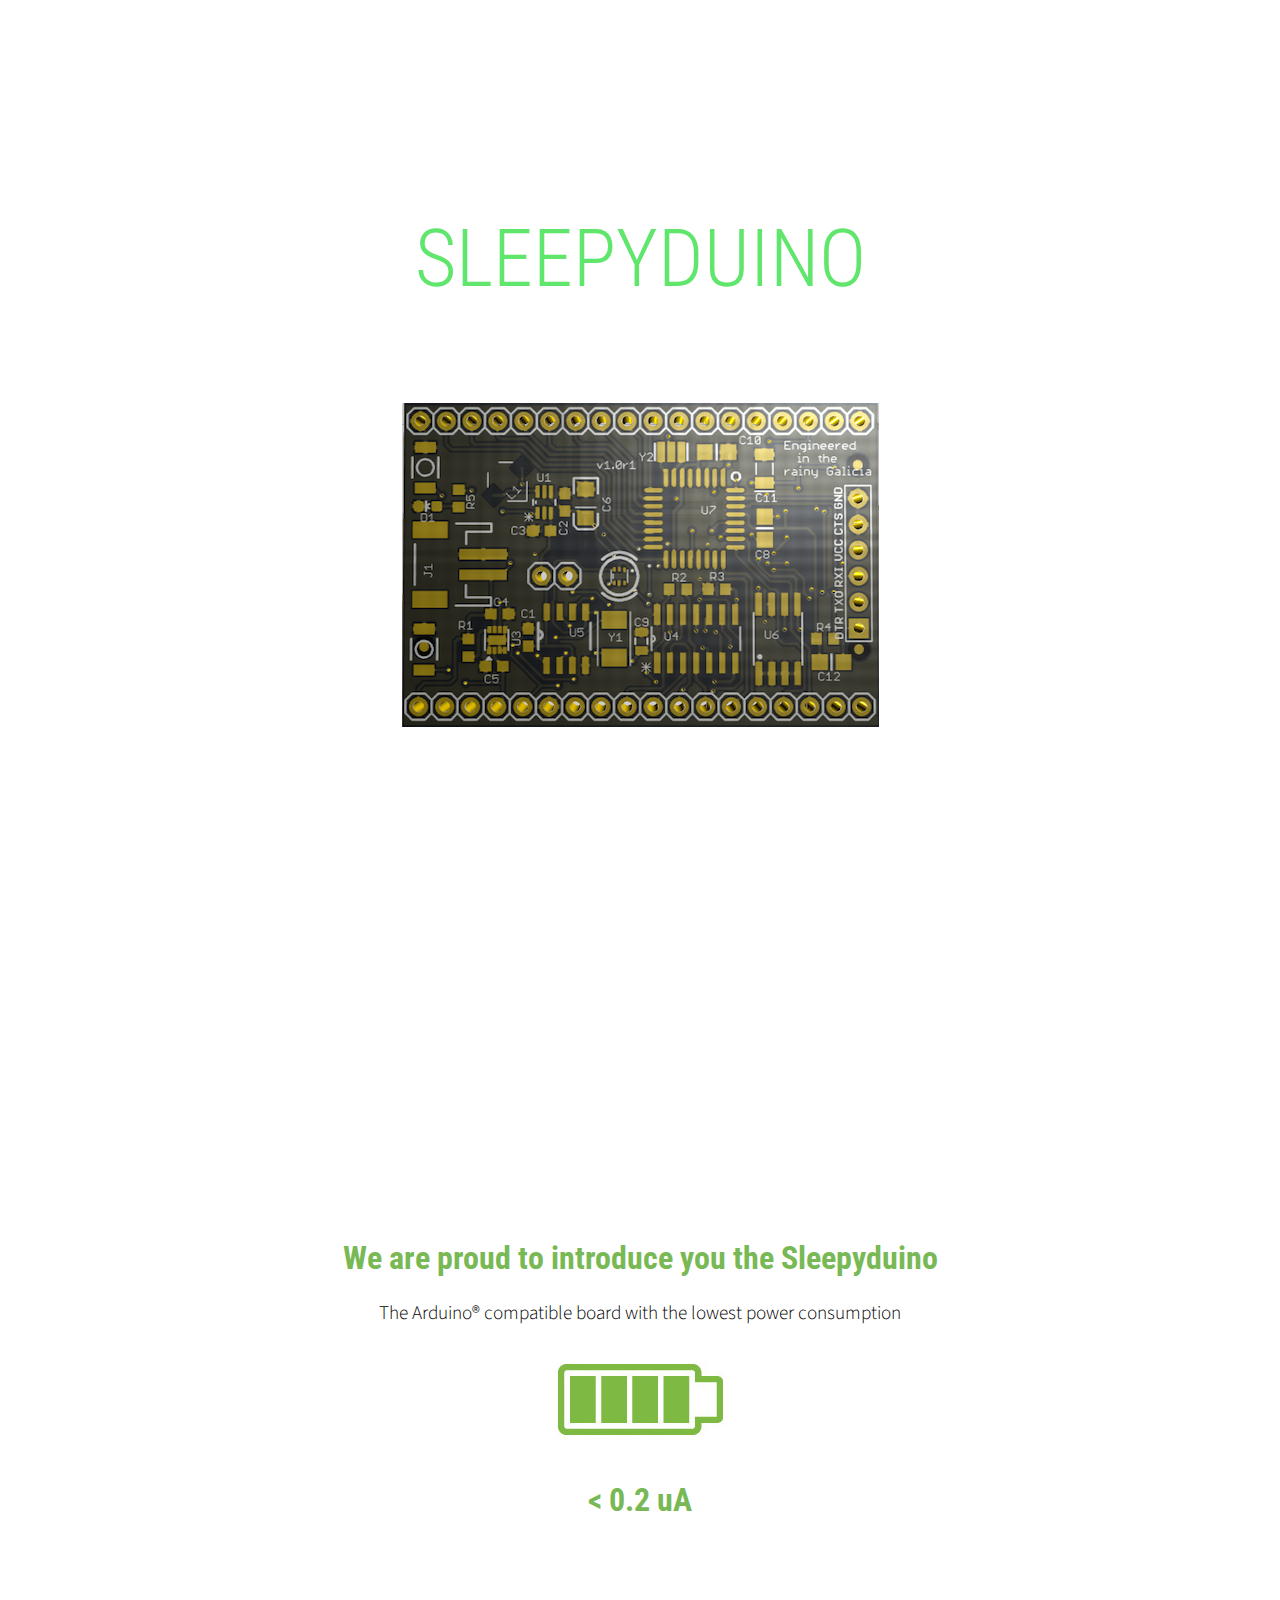
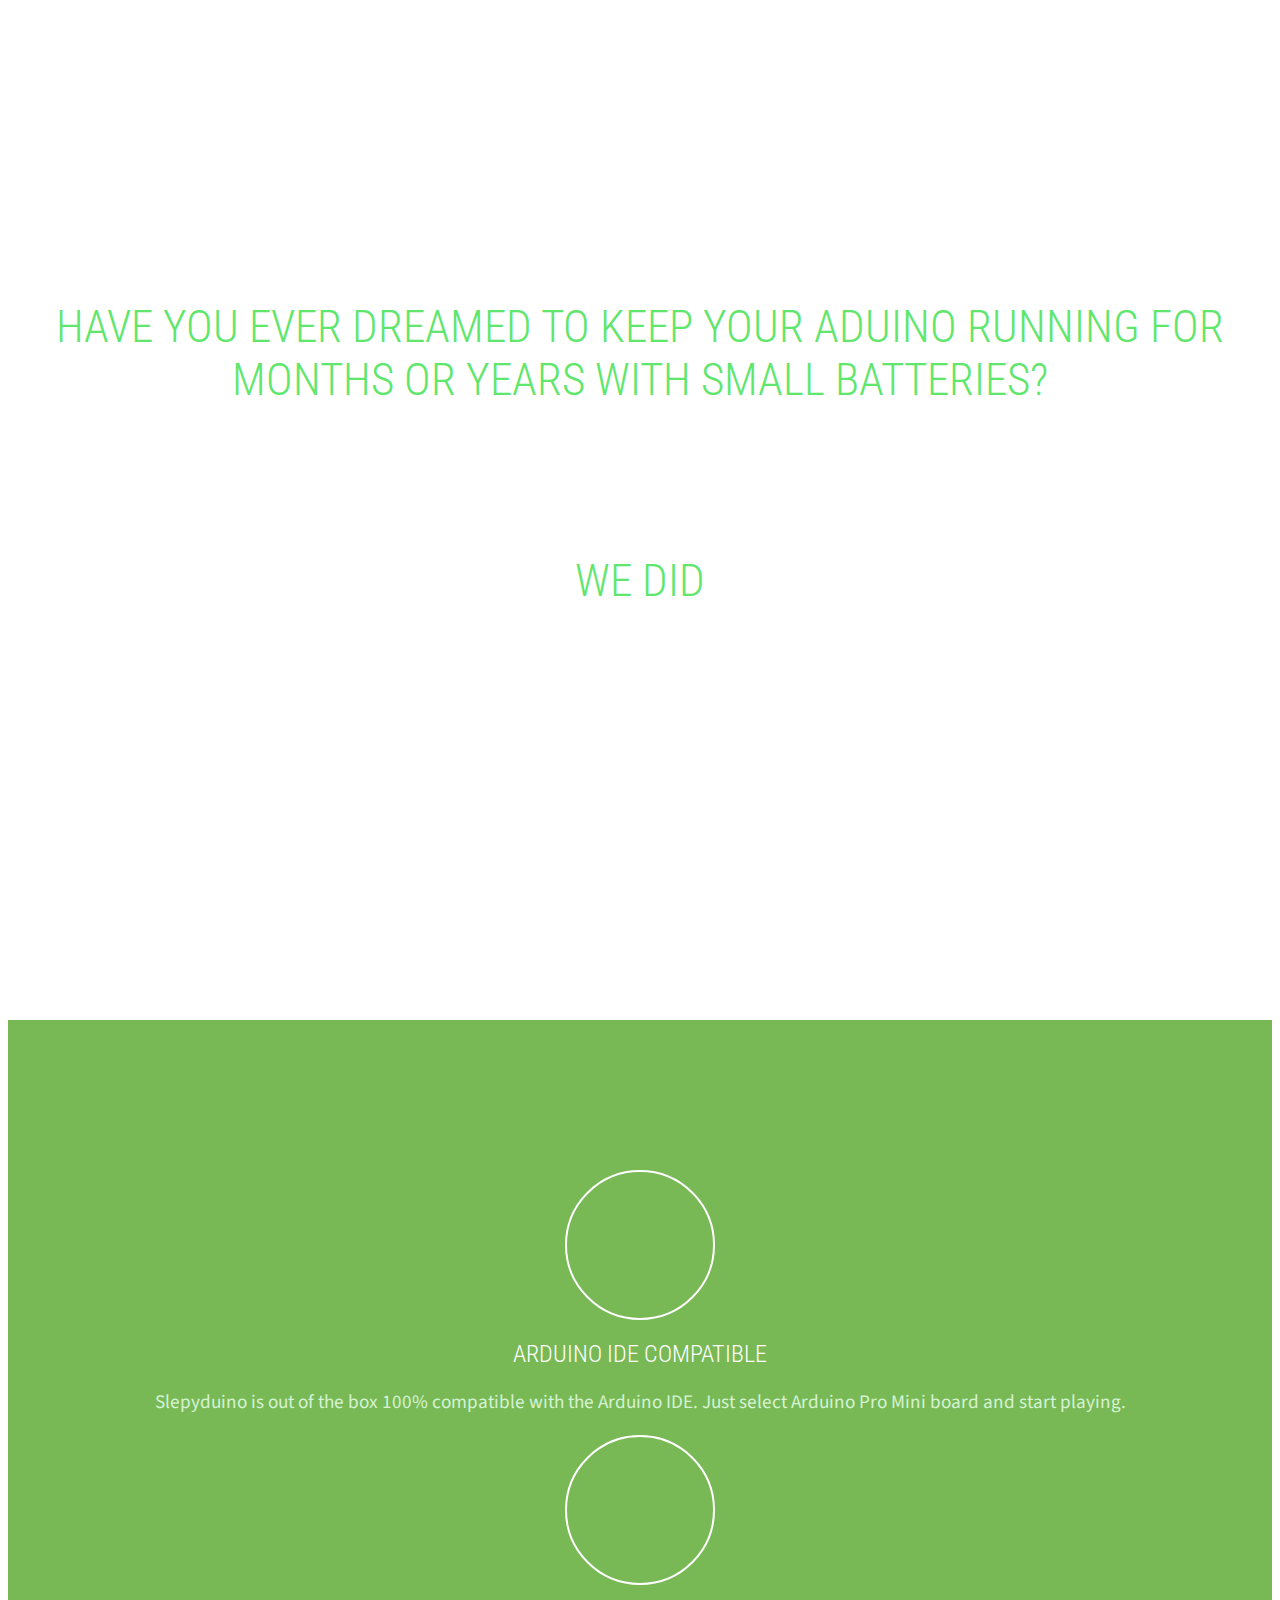
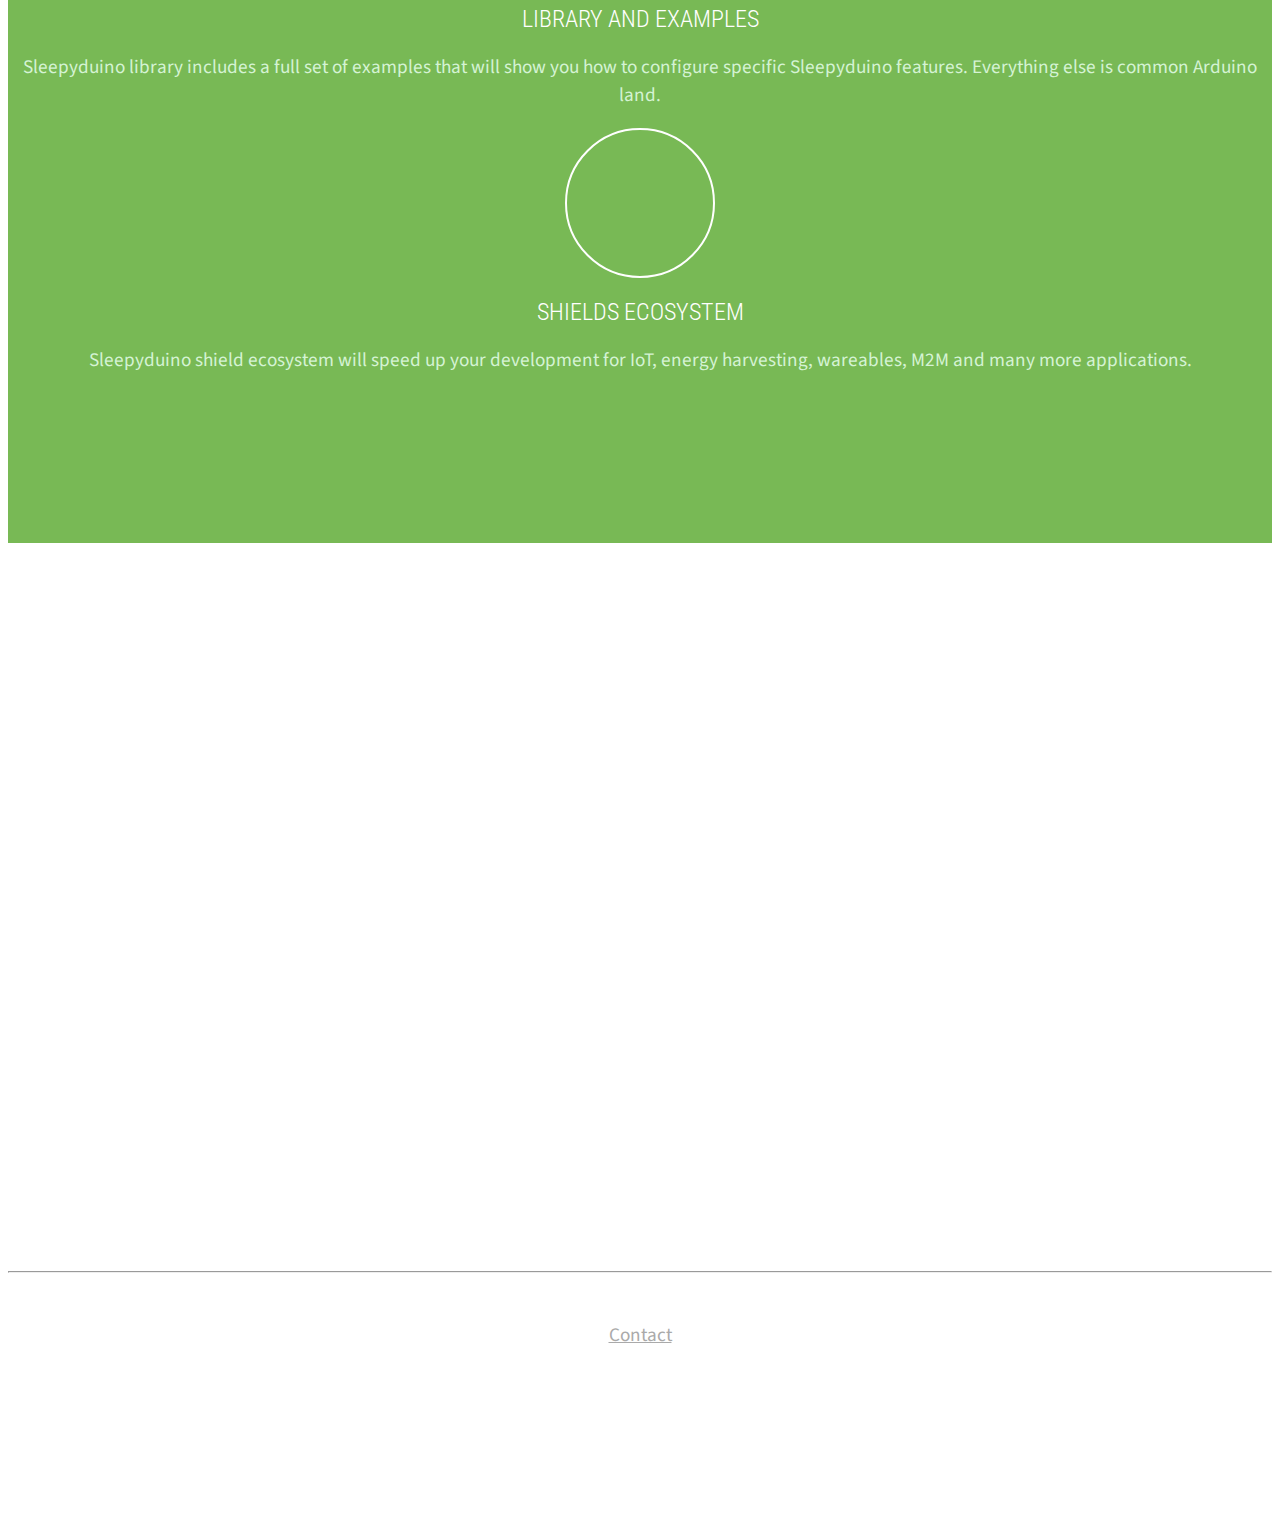
==== index.html @ 8a898072 "picture & colours changed" ====
<!DOCTYPE html>
<html>
  <head>
    <title>Sleepyduino</title>
    <meta charset="utf-8" />
    <meta content="width=device-width, initial-scale=1, maximum-scale=1, user-scalable=no" name="viewport">
    <!-- CSS
        ================================================== -->
    <!-- Bootstrap 3-->
    <link href="css/bootstrap.min.css" rel="stylesheet" media="screen">
    <!-- Google Fonts -->
    <link href='https://fonts.googleapis.com/css?family=Source+Sans+Pro:200,300,400,600,700,900,200italic,300italic,400italic,600italic,700italic,900italic|Roboto+Condensed:300italic,400italic,700italic,400,300,700' rel='stylesheet' type='text/css'>
    <link href='https://fonts.googleapis.com/css?family=Roboto+Condensed:300italic,400italic,700italic,400,300,700' rel='stylesheet' type='text/css'>
    <!-- Template Styles -->
    <link href="css/style.css" rel="stylesheet" media="screen">
      </head>
  <body>

	  <!-- NAVBAR
	      ================================================== -->
	  <nav class="navbar navbar-default" role="navigation">
	  	  <div class="container">
			  <div class="navbar-header">
			    <button type="button" class="navbar-toggle" data-toggle="collapse" data-target=".navbar-ex1-collapse">
			      <span class="sr-only">Toggle navigation</span>
			      <span class="icon-bar"></span>
			      <span class="icon-bar"></span>
			      <span class="icon-bar"></span>
			    </button>

			    <!--Replace text with your app name or logo image-->
			    <a class="navbar-brand" href="#">Sleepyduino</a>

			  </div>
			  <div class="collapse navbar-collapse navbar-ex1-collapse">
			    <ul class="nav navbar-nav">
			      <li><a onclick="$('header').animatescroll({padding:71});">Start</a></li>
			      <!--<li><a onclick="$('.detail').animatescroll({padding:71});">Screens</a></li>-->
			      <li><a onclick="$('.features').animatescroll({padding:71});">Features</a></li>
			      <li><a onclick="$('.social').animatescroll({padding:71});">Social	</a></li>
			    </ul>
			  </div>
		  </div>
	  </nav>


	   <!-- HEADER
	   ================================================== -->
	  <header>
		 <div class="container">
			 <div class="row">
				 <div class="col-md-12">
					  <h1>Sleepyduino</h1>

          </br>
          </br>
            <img src="img/sleepy.png" class="button">
</br>
</br>
            <p class="lead">The lowest power consumption duino</p>

					  <!-- <div class="carousel-iphone"> -->


					</div>
				</div>
			</div>
		</div>
	 </header>


	  <!-- PURCHASE
	      ================================================== -->
	  <section class="purchase">
		  <div class="container">
			  <div class="row">
				  <div class="col-md-offset-2 col-md-8">
					 <h1>We are proud to introduce you the Sleepyduino</h1>
					 	    <p class="lead">The Arduino&reg; compatible board with the lowest power consumption</p>


               <img src="img/low-power.jpg" class="button">
               <h1> &lt; 0.2 uA </h1>
					 	    <!--
                <button type="button" class="app-store"></button>
              -->
				  </div>
			  </div>
		  </div>
	  </section>


	  <!-- PAYOFF
	      ================================================== -->
	  <section class="payoff">
		<div class="container">
			  <div class="row">
				  <div class="col-md-12">
					  <h1>Have you ever dreamed to keep your Aduino running for months or years with small batteries?</h1>
				  <br/>
          <br/>
          <br/>
          <br/>

          <h1> We did </h1>
          </div>
			  </div>
		  </div>
	  </section>





	  <!-- FEATURES
	      ================================================== -->
	  <section class="features">
		  <div class="container">
			  <div class="row">

				  <div class="col-md-4">
					  <div class="circle"><i class="icon-bookmark"></i></div>
					  <h2>Arduino IDE compatible</h2>
					  <p>Slepyduino is out of the box 100% compatible with the Arduino IDE. Just select Arduino Pro Mini board and start playing. </p>
				  </div>

				  <div class="col-md-4">
					  <div class="circle"><i class="icon-keypad"></i></div>
					  <h2>Library and examples</h2>
					  <p>Sleepyduino library includes a full set of examples that will show you how to configure specific Sleepyduino features. Everything else is common Arduino land.</p>
				  </div>

				  <div class="col-md-4">
					  <div class="circle"><i class="icon-like"></i></div>
					  <h2>Shields ECOSYSTEM</h2>
					  <p>Sleepyduino shield ecosystem will speed up your development for IoT, energy harvesting, wareables, M2M and many more applications.</p>
				  </div>

			  </div>
		  </div>
	  </section>


	 <!-- SOCIAL
	     ================================================== -->
	  <section class="social">
	  	<div class="container">
	  		  <div class="row">
	  			  <div class="col-md-12">
	  			  	<h2>Connect with us</h2>
              <a href="https://twitter.com/sleepyduino" class="icon-twitter"></a>
	  			   	<a class="icon-facebook"></a>
	  			   	<a class="icon-google"></a>
              <!--
	  			   	<a class="icon-instagram"></a>
	  			   	<a class="icon-pinterest"></a>
            -->
	  			   </div>
	  		  </div>
	  	  </div>
	  </section>


	 <!-- GET IT
	     ================================================== -->

    <section class="get-it">
	  	<div class="container">
	  		<div class="row">
          <!--
	  			<div class="col-md-12">
	  				<h1>Avaialable now on the App Store</h1>
	  				<p class="lead">Lorem ipsum dolor sit amet, consectetur adipisicing elit</p>
	  				<button type="button" class="app-store"></button>
	  			</div>
        -->
	  			<div class="col-md-12">
	  				<hr />
		  			<ul>
	                	<li><a href="mailto:sleepyduino@gmail.com">Contact</a></li>
                                        <!--
	                	<li><a href="https://twitter.com/sleepyduino">Twitter</a></li>
	                	<li><a href="#link-here">Press</a></li>
	                	<li><a href="#link-here">Support</a></li>
	                	<li><a href="#link-here">Developers</a></li>
	                	<li><a href="#link-here">Privacy</a></li>
                  -->
                	</ul>
	  			</div>
	  		</div>
	  	</div>
	  </section>


	 <!-- JAVASCRIPT
	     ================================================== -->
    <script src="js/jquery.js"></script>
    <script src="js/bootstrap.min.js"></script>
    <script src="js/animatescroll.js"></script>
    <script src="js/scripts.js"></script>
    <script src="js/retina.min.js"></script>

</html>
---- css/style.css ----
/*


    _/                                  _/
   _/          _/_/_/  _/_/_/      _/_/_/  _/    _/
  _/        _/    _/  _/    _/  _/    _/  _/    _/
 _/        _/    _/  _/    _/  _/    _/  _/    _/
_/_/_/_/    _/_/_/  _/    _/    _/_/_/    _/_/_/
                                             _/
                                        _/_/

											   V 1.0

                                  													 */
@import "iconfont.css";
@import "animate.min.css";

/*-----------------------------------------------------------------------------------*/
/* GENERAL
/*-----------------------------------------------------------------------------------*/

body{
	text-align: center;
	font-family: 'Source Sans Pro', sans-serif;
}

h1,h2,h3,h4,h5,h6,.h1,.h2,.h3,.h4,.h5,.h6{
	color: #78B955;
	font-weight: 700;
	font-family: 'Roboto Condensed', sans-serif;
}

p{
	font-size: 1.2em;
}

.lead{
	font-weight: 300;
}

button {
	display: inline-block;
	margin-bottom: 0;
	margin-bottom: 10px;
	padding: 6px 12px;
	border: 1px solid transparent;
	border-radius: 4px;
	border-radius: 5px;
	vertical-align: middle;
	text-align: center;
	white-space: nowrap;
	font-weight: normal;
	font-size: 14px;
	line-height: 1.428571429;
	cursor: pointer;
	-webkit-user-select: none;
	-moz-user-select: none;
	-ms-user-select: none;
	-o-user-select: none;
	user-select: none;
}

.visibility{
	visibility: hidden;
}

.animated{
	visibility: visible!important;
}

/*-----------------------------------------------------------------------------------*/
/*	KEY COLOR
/*-----------------------------------------------------------------------------------*/

/*---- Typography ----*/
header h1,
.payoff h1,
.details .carousel,
.social a:hover{
color: #60E66C;
}

.features p{
	color: #D5F3D4;
}

/*---- Background ----*/
.features,
.detail .carousel-indicators .active {
	background: #78B955;
}


/*-----------------------------------------------------------------------------------*/
/* NAVBAR
/*-----------------------------------------------------------------------------------*/

nav.navbar{
	position: fixed;
	top: -100%;
	margin-bottom: 0px;
	padding: 10px 0px 10px 0px;
	width: 100%;
	border-radius: 0px;
	transition: all 0.2s;
}

.navbar-nav{
	float: right;
}

nav.navbar.fixed-to-top{
	top: 0px;
}

.navbar-default{
	border: none;
	border-bottom: 1px solid #eee;
	background: #fff;
	opacity: 0.95;
	display: none;
}

.navbar-default .navbar-nav>li>a {
	color: #aaa;
	font-size: 1.2em;
}

.navbar-default .navbar-nav>li>a:hover, .navbar-default .navbar-nav>li>a:focus{
	color: #3A3A3A;
	cursor: pointer;
	-webkit-transition: all 300ms ease-in-out;
	-moz-transition: all 300ms ease-in-out;
	-ms-transition: all 300ms ease-in-out;
	-o-transition: all 300ms ease-in-out;
	transition: all 300ms ease-in-out;
}

.navbar-default .navbar-brand{
	color: #333333;
	text-transform: uppercase;
	font-weight: 400;
	font-size: 2em;
	font-family: 'Roboto Condensed', sans-serif;
}


/*-----------------------------------------------------------------------------------*/
/* HEADER
/*-----------------------------------------------------------------------------------*/

header{
	padding: 150px 0px 0px 0px;
	height: 960px;
	background: url('../img/nepal.jpg');
	background-color: white!important;
	background-size: cover;
	background-repeat: no-repeat;
	color: white;
}

header h1{
	text-transform: uppercase;
	font-weight: 700;
	font-weight: 300;
	font-size: 80px;
	font-family: 'Roboto Condensed', sans-serif;

}

header p.lead{
	font-size: 36px;
}


header .carousel-iphone{
	margin-right: auto;
	margin-left: auto;
	width: 320px;
	height: 672px;
	background: url('../img/iphone-front.png') no-repeat;
	background-size: 100%;

}

header .carousel {
	position: relative;
	margin-right: auto;
	margin-left: auto;
	padding: 95px 0px 0px 4px;
	width: 282px;
}

header .carousel-indicators .active {
	width: 15px;
	height: 15px;
	background: #444444;
}

header .carousel-indicators {
	bottom: -63px;
}

header .carousel-indicators li {
	display: inline-block;
	margin: 1px;
	width: 15px;
	height: 15px;
	border: 1px solid #666666;
	border-radius: 10px;
	text-indent: -999px;
	cursor: pointer;
}

/*-----------------------------------------------------------------------------------*/
/* PURCHASE
/*-----------------------------------------------------------------------------------*/

.purchase{
	overflow: hidden;
	padding: 100px 0px 100px 0px;
	min-height: 200px;
}

.purchase button.app-store{
	width: 152px;
	height: 52px;
	background: url(../img/badge-appstore.png) #3a3a3a no-repeat 0px 5px;
	color: white;
}

/*-----------------------------------------------------------------------------------*/
/*	PAYOFF
/*-----------------------------------------------------------------------------------*/

.payoff{
	overflow: hidden;
	padding: 230px 0px 150px 0px;
	min-height: 600px;
	background: url('../img/dunes.jpg');
	background-position: center top;
	background-repeat: repeat-x;
	color: white;
}

.payoff h1{
	text-transform: uppercase;
	font-weight: 300;
	font-family: 'Roboto Condensed', sans-serif;
	font-size: 2.8em;
}

/*-----------------------------------------------------------------------------------*/
/*	DETAIL
/*-----------------------------------------------------------------------------------*/

.detail{
	overflow: hidden;
	padding: 50px 0px 0px 0px;
	min-height: 500px;
}

.detail .title{
	margin-bottom: 80px;
	text-align: center;
}

.detail .features .row{
	margin-bottom: 40px;
}

.detail .carousel h1{
	font-size: 3.8em;
}
.detail .carousel h1, .detail p{
	text-align: left;
	font-weight: 300;
}

.detail p{
	color: #aaa;
}

.detail .carousel-control{
	background: none;
}

.detail .app-screenshot{
	overflow: hidden;
	overflow: hidden;
	margin-right: auto;
	margin-left: auto;
	padding-top: 95px;
	width: 320px;
	height: 450px;
	background: url('../img/iphone-front.png') no-repeat;
	background-size: 100%;
}

.detail .app-screenshot img{
	margin-right: auto;
	margin-left: auto;
	padding-left: 4px;
	width: 280px;
}

.detail .carousel-indicators {
	position: relative;
	bottom: 0;
	left: 0;
	margin-top: 0px;
	margin-bottom: 0px;
	margin-left: 0px;
	padding: 5px;
	padding-bottom: 8px;
	width: 100%;
	border-top: 1px solid #eee;
	background: #ffffff;
}

.detail .carousel-indicators .active {
	width: 45px;
	height: 5px;
	border: none;
	border-radius: 0px;
}

.detail .carousel-indicators li {
	display: inline-block;
	margin: 1px;
	width: 45px;
	height: 5px;
	border: none;
	border-radius: 0px;
	background: #eeeeee;
	text-indent: -999px;
	cursor: pointer;
}

/*-----------------------------------------------------------------------------------*/
/*	FEATURES
/*-----------------------------------------------------------------------------------*/

.features{
	overflow: hidden;
	padding: 150px 0px 150px 0px;
	min-height: 400px;
	color: black;
}

.features p {
	font-weight: 400;
}

.features h2{
	color: #ffffff;
	text-transform: uppercase;
	font-weight: 300;
}

.features .circle{
	box-sizing: border-box;
	margin-right: auto;
	margin-left: auto;
	padding-top: 33px;
	width: 150px;
	height: 150px;
	border: 2px solid #ffffff;
	border-radius: 100%;
	text-align: center;

}

.features span.glyphicon, .features i{
	margin-top: 3px;
	color: #ffffff;
	font-size: 5em;
}

/*-----------------------------------------------------------------------------------*/
/*	SOCIAL
/*-----------------------------------------------------------------------------------*/

.social{
	overflow: hidden;
	padding: 80px 0px 150px 0px;
	min-height: 350px;
	background: url('../img/sea.jpg');
	background-position: center top;
	background-repeat: repeat-x;
	color: white;
}

.social h2{
	color: white;
}

.social a {
	margin-left: 10px;
	color: #FFF;
	font-size: 5em;
	transition: all 0.3s;
}

.social a:hover{
	text-decoration: none;
	cursor: pointer;

}

/*-----------------------------------------------------------------------------------*/
/*	GET-IT
/*-----------------------------------------------------------------------------------*/

.get-it{
	padding: 100px 0px 160px 0px;
	text-align: center;
}

.get-it button.app-store{
	width: 152px;
	height: 52px;
	background: url(../img/badge-appstore.png) #373737 no-repeat 0px 5px;
	color: white;
}

.get-it hr{
	margin-top: 3em;
	margin-bottom: 3em;
}

.get-it ul{
	list-style-type: none;
	text-align: center;
	margin: 0;
	padding: 0;
}

.get-it ul li{
	display: inline-block;
	margin-left:30px;
}

.get-it ul li:first-child{
	margin-left: 0px;
}

.get-it ul li a{
	color: #aaa;
	font-size: 1.2em;
	-webkit-transition: all 300ms ease-in-out;
	-moz-transition: all 300ms ease-in-out;
	-ms-transition: all 300ms ease-in-out;
	-o-transition: all 300ms ease-in-out;
	transition: all 300ms ease-in-out;
}

.get-it ul li a:hover{
	color: #3A3A3A;
	text-decoration: none;
	cursor: pointer;
}

/*-----------------------------------------------------------------------------------*/
/*	MEDIA QUERIES
/*-----------------------------------------------------------------------------------*/

@media (max-width:768px) {

	header{
		padding-bottom: 50px;
		min-height: 1000px;
		height: 100%;
	}

	.navbar-nav {
		float: left;
		text-align: left;
}


}

@media (max-width:992px) {

.detail .carousel h1, .detail p{
	text-align: center;
}

.detail p{
		margin-bottom: 60px;
}

header, .social{
	background-position-y: 0px;
	background-size: 200%;
}

.payoff{
	padding-top: 50px;
	padding-bottom: 50px;
	min-height: 200px;
}

.payoff h1{
	font-size: 24px;
}

.features .col-md-4{
	margin-bottom: 60px;
}

}

@media (max-width:480px){

	header .carousel-iphone, .detail .app-screenshot{
		width: 280px;
	}

	header .carousel, .detail .app-screenshot img{
		padding-top: 85px;
		width: 245px;
	}

	.detail .app-screenshot img{
		margin-top: -12px;
		padding-top: 0px;
	}

	header{
		padding-top: 30px;
		padding-bottom: 0px;
	}

	header h1{
		font-size: 70px;
	}

	.purchase{
		padding-top: 50px;
	}

	.features col-md-4{
		margin-bottom: 50px;
	}

}

@media (-webkit-min-device-pixel-ratio: 2), (min-resolution: 192dpi) {
    /* Retina-specific stuff here */
    .purchasebutton.app-store, .get-it button.app-store{
        background: url(../img/badge-appstore@2x.png) #3a3a3a no-repeat 0px 5px;
        background-size: 98%;
    	color: white;
    }
}
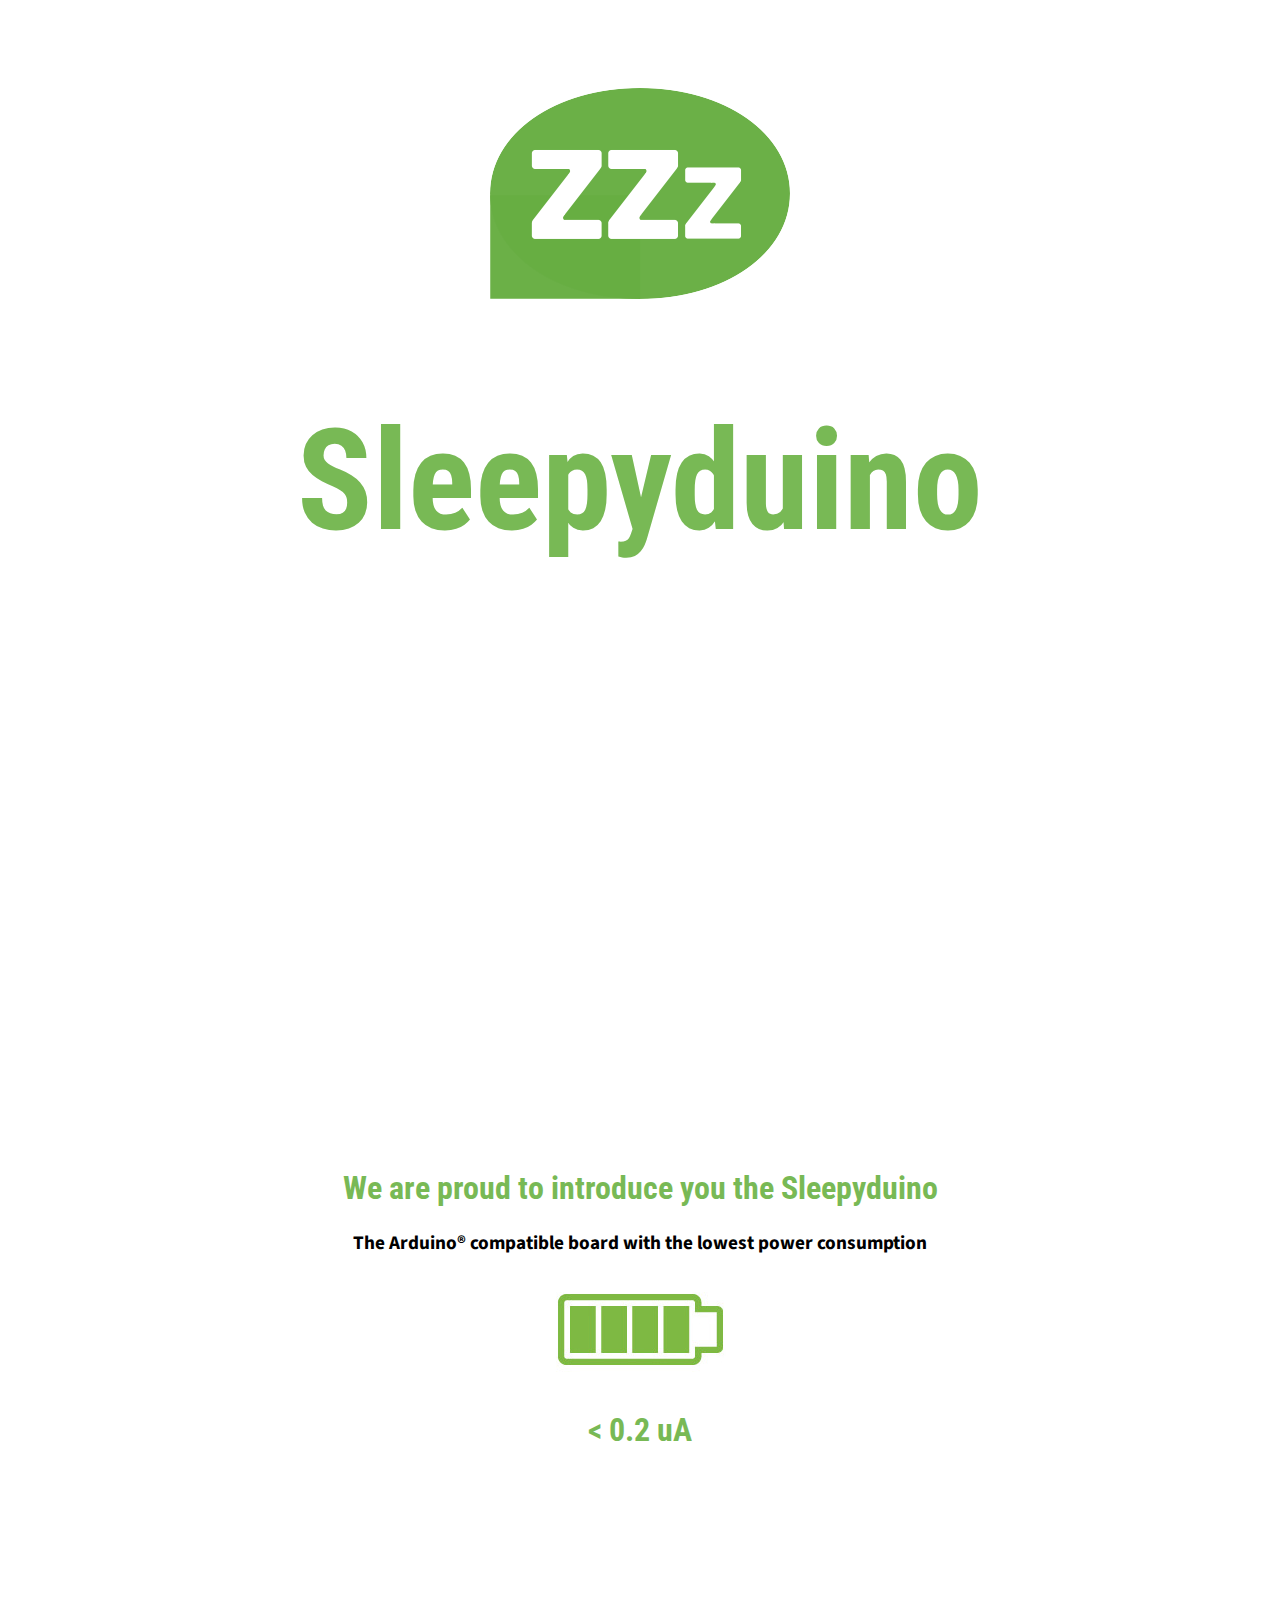
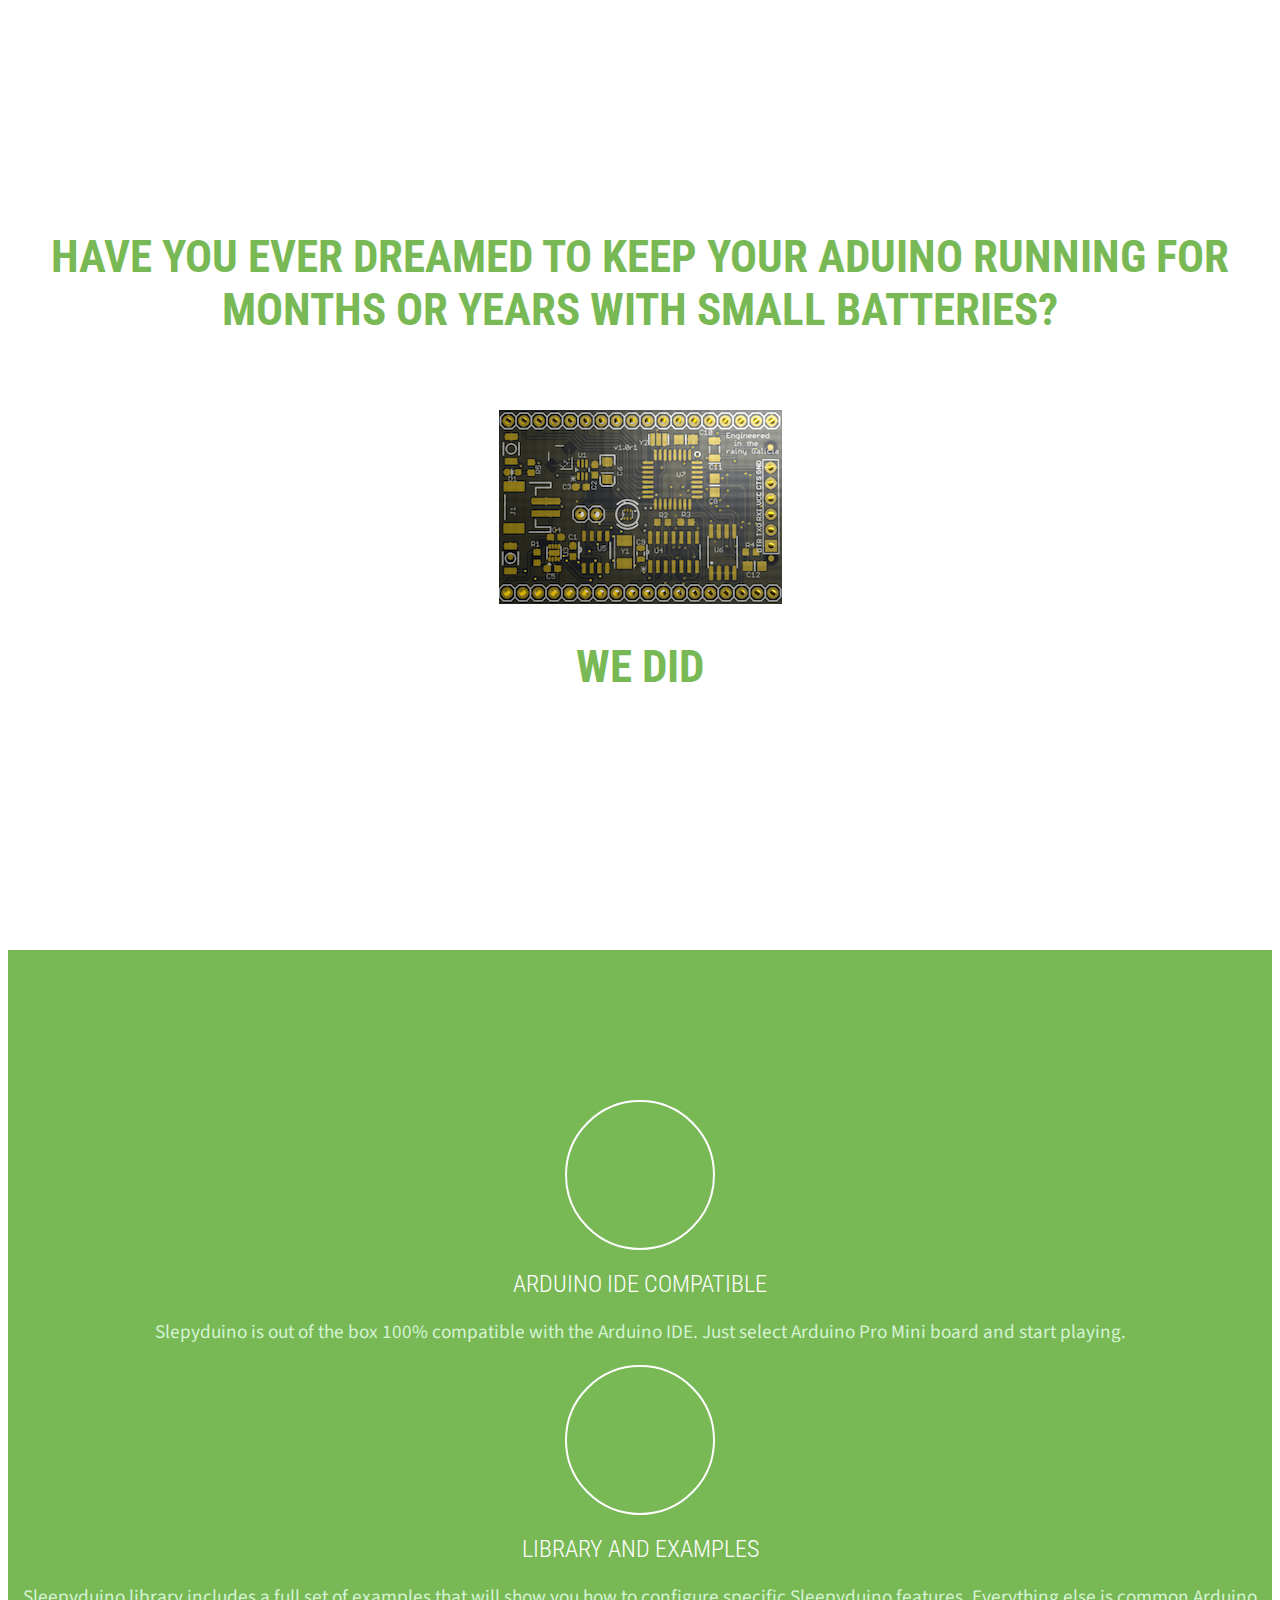
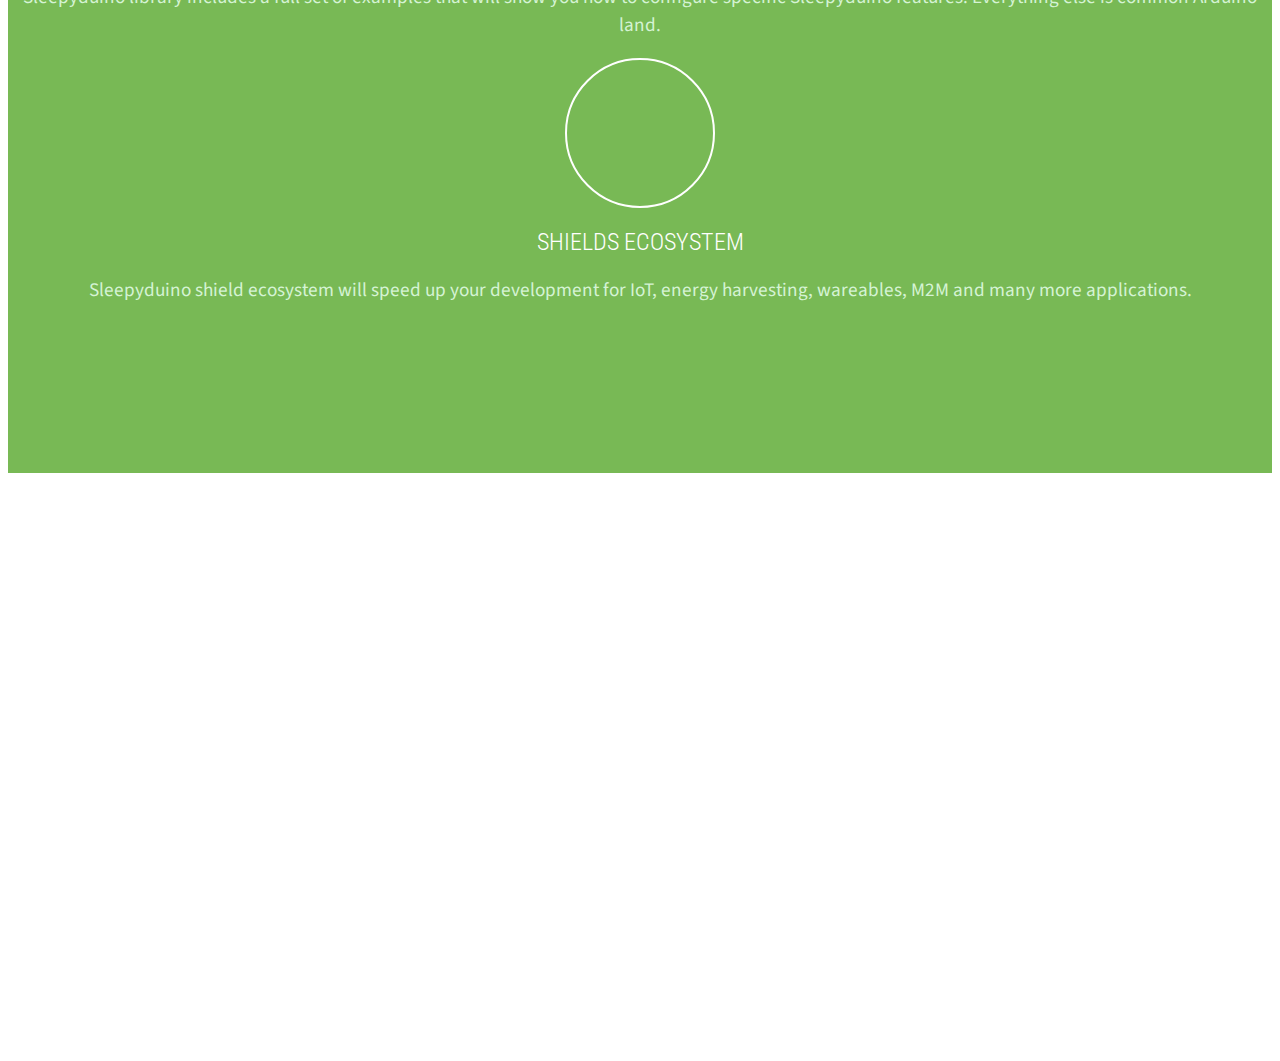
==== commit e1e2f50c: "new logo & fonts" ====
--- a/index.html
+++ b/index.html
@@ -50,14 +50,16 @@
 		 <div class="container">
 			 <div class="row">
 				 <div class="col-md-12">
-					  <h1>Sleepyduino</h1>
+					  <img src="img/zzz.png" class="button">
+                      </br>
+<h1>Sleepyduino</h1>
+      <p class="lead">The lowest power consumption duino</p>
 
           </br>
-          </br>
-            <img src="img/sleepy.png" class="button">
+
 </br>
 </br>
-            <p class="lead">The lowest power consumption duino</p>
+
 
 					  <!-- <div class="carousel-iphone"> -->
 
@@ -99,7 +101,7 @@
 					  <h1>Have you ever dreamed to keep your Aduino running for months or years with small batteries?</h1>
 				  <br/>
           <br/>
-          <br/>
+<img src="img/sleepy.png" class="button">
           <br/>
 
           <h1> We did </h1>
@@ -151,6 +153,11 @@
               <a href="https://twitter.com/sleepyduino" class="icon-twitter"></a>
 	  			   	<a class="icon-facebook"></a>
 	  			   	<a class="icon-google"></a>
+              <a href="https://www.youtube.com/channel/UC-KJRBS9zjLx5z8unMz5tkA" class="icon-youtube"></a>
+            </br>
+              <a href="mailto:sleepyduino@gmail.com" class="icon-mail"></a>
+
+
               <!--
 	  			   	<a class="icon-instagram"></a>
 	  			   	<a class="icon-pinterest"></a>
@@ -161,35 +168,7 @@
 	  </section>
 
 
-	 <!-- GET IT
-	     ================================================== -->
 
-    <section class="get-it">
-	  	<div class="container">
-	  		<div class="row">
-          <!--
-	  			<div class="col-md-12">
-	  				<h1>Avaialable now on the App Store</h1>
-	  				<p class="lead">Lorem ipsum dolor sit amet, consectetur adipisicing elit</p>
-	  				<button type="button" class="app-store"></button>
-	  			</div>
-        -->
-	  			<div class="col-md-12">
-	  				<hr />
-		  			<ul>
-	                	<li><a href="mailto:sleepyduino@gmail.com">Contact</a></li>
-                                        <!--
-	                	<li><a href="https://twitter.com/sleepyduino">Twitter</a></li>
-	                	<li><a href="#link-here">Press</a></li>
-	                	<li><a href="#link-here">Support</a></li>
-	                	<li><a href="#link-here">Developers</a></li>
-	                	<li><a href="#link-here">Privacy</a></li>
-                  -->
-                	</ul>
-	  			</div>
-	  		</div>
-	  	</div>
-	  </section>
 
 
 	 <!-- JAVASCRIPT
--- a/css/style.css
+++ b/css/style.css
@@ -35,7 +35,7 @@
 }
 
 .lead{
-	font-weight: 300;
+	font-weight: bold;
 }
 
 button {
@@ -77,7 +77,7 @@
 .payoff h1,
 .details .carousel,
 .social a:hover{
-color: #60E66C;
+color: #78B955;
 }
 
 .features p{
@@ -150,7 +150,7 @@
 /*-----------------------------------------------------------------------------------*/
 
 header{
-	padding: 150px 0px 0px 0px;
+	padding: 80px 0px 0px 0px;
 	height: 960px;
 	background: url('../img/nepal.jpg');
 	background-color: white!important;
@@ -160,16 +160,17 @@
 }
 
 header h1{
-	text-transform: uppercase;
+	//text-transform: uppercase;
 	font-weight: 700;
 	font-weight: 300;
-	font-size: 80px;
 	font-family: 'Roboto Condensed', sans-serif;
+	font-size: 140px;
+font-weight: bold;
 
 }
 
 header p.lead{
-	font-size: 36px;
+	font-size: 40px;
 }
 
 
@@ -245,7 +246,7 @@
 
 .payoff h1{
 	text-transform: uppercase;
-	font-weight: 300;
+	font-weight: bold;
 	font-family: 'Roboto Condensed', sans-serif;
 	font-size: 2.8em;
 }
